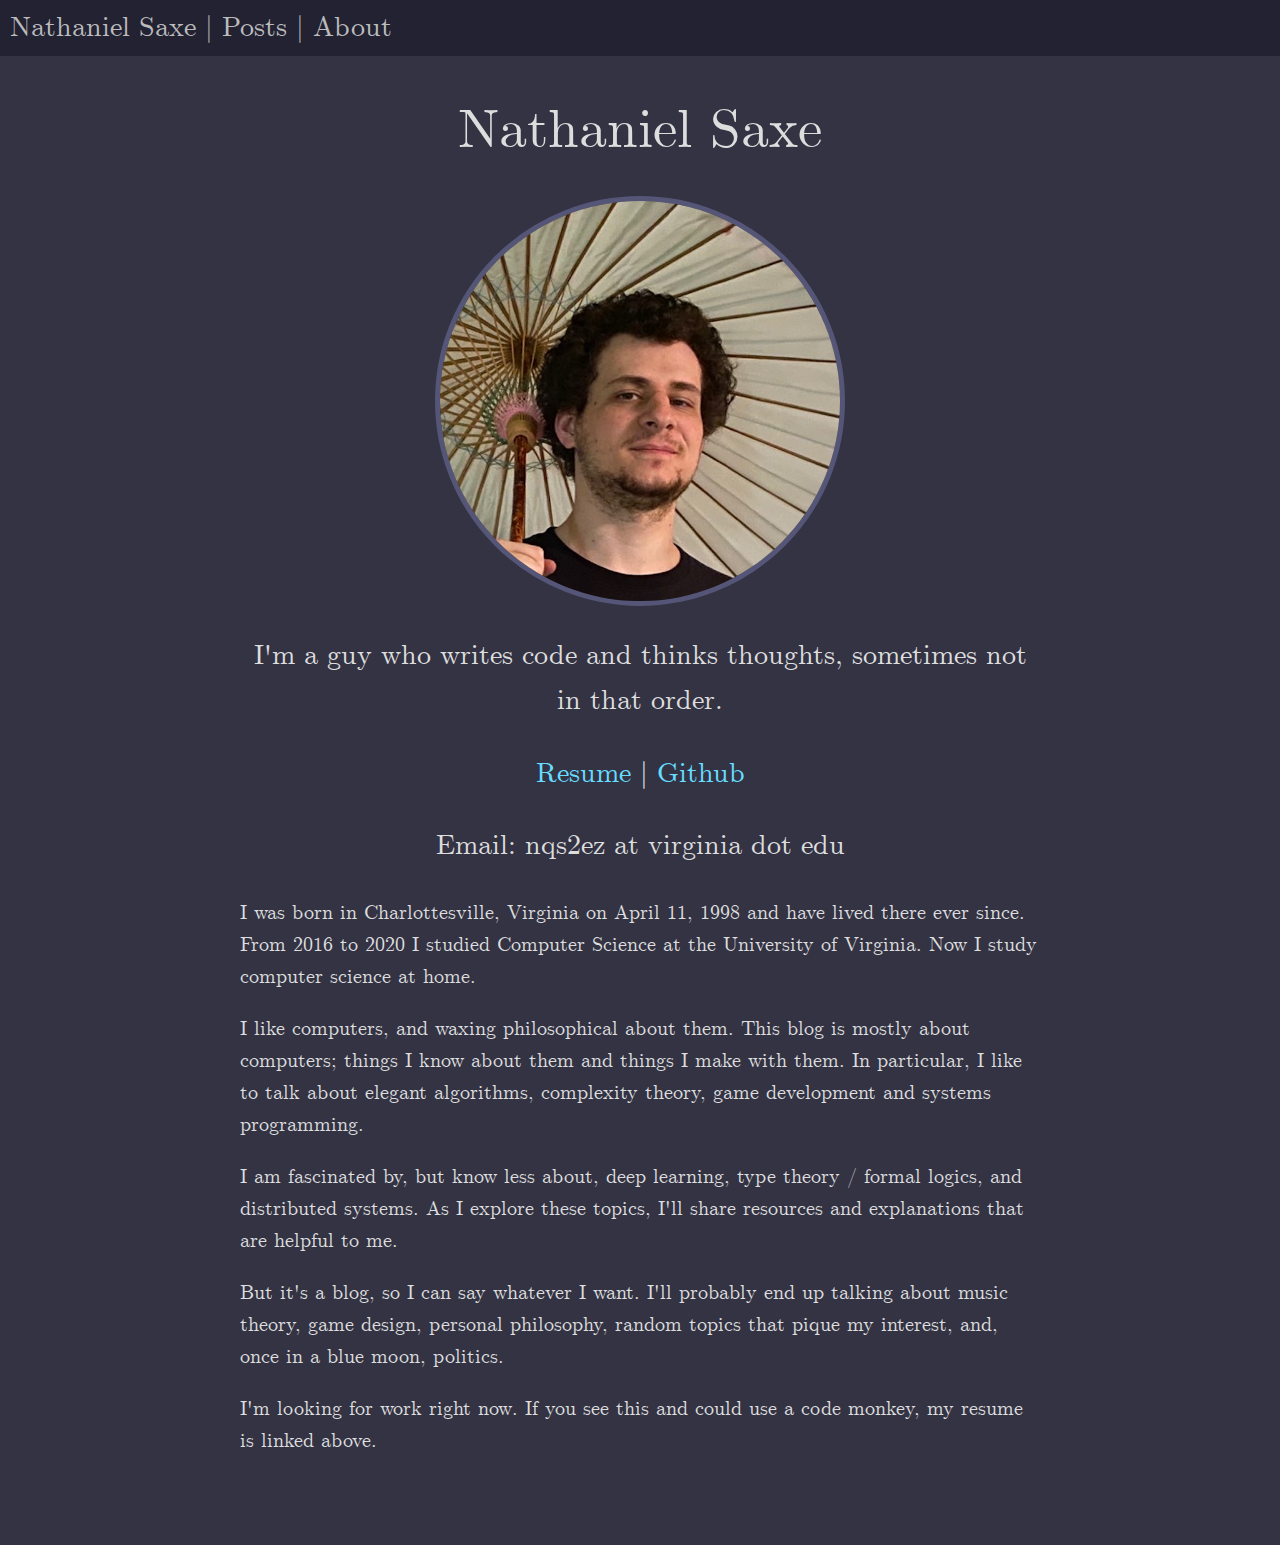
==== about.html @ 7c24949b "first post" ====
<!DOCTYPE HTML>
<html lang="en">

<head>
  <base href="https://direlines.github.io/">
  <meta charset="utf-8"/>
  <title>About | Nathaniel Saxe</title>
  <link rel="stylesheet" type="text/css" href="style.css">
  <link rel="icon" href="img/favicon.png">

  <!-- highlightjs.org -->
  <link rel="stylesheet" href="highlight/styles/atelier-dune-dark.css">
  <script src="highlight/highlight.pack.js"></script>
  <script>hljs.initHighlightingOnLoad();</script>
  <!-- highlightjs.org -->
</head>

<body>
  <div id="navbar">
    <a href="">Nathaniel Saxe</a> |
    <a href="posts.html">Posts</a> | 
    <a href="about.html">About</a>
  </div>
  <div id="content">
<title>About</title>
<div class="title">Nathaniel Saxe</div>
<div class="text" style="font-size: 28px; text-align: center;">
<img src="img/me.png" style="border:5px solid #557; border-radius: 50%;">
<p>
    I'm a guy who writes code and thinks thoughts, sometimes not in that order.
</p>
<p>
    <a href="Resume.pdf">Resume</a> | 
    <a href="https://github.com/DireLines">Github</a>
</p>
<p>Email: nqs2ez at virginia dot edu</p>
</div>
<div class="text" style="font-size: 20px;">
<p>
    I was born in Charlottesville, Virginia on April 11, 1998 and have lived there ever since. From 2016 to 2020 I studied Computer Science at the University of Virginia. Now I study computer science at home.
</p>
<p>
    I like computers, and waxing philosophical about them. This blog is mostly about computers; things I know about them and things I make with them. In particular, I like to talk about elegant algorithms, complexity theory, game development and systems programming.
</p>
<p>
    I am fascinated by, but know less about, deep learning, type theory / formal logics, and distributed systems. As I explore these topics, I'll share resources and explanations that are helpful to me.
</p>
<p>
    But it's a blog, so I can say whatever I want. I'll probably end up talking about music theory, game design, personal philosophy, random topics that pique my interest, and, once in a blue moon, politics.
</p>
<p>
    I'm looking for work right now. If you see this and could use a code monkey, my resume is linked above.
</p>
</div>
  </div>
</body>

</html>
---- style.css ----
/*https://www.fontsquirrel.com/fonts/computer-modern*/
@font-face {
    font-family: CMU Serif;
    src: url(fonts/cmunrm.ttf);
}

/*https://fonts.google.com/specimen/Inconsolata*/
@font-face {
    font-family: Inconsolata;
    src: url(fonts/Inconsolata.ttf);
}

html, body {
    max-width: 100%;
    overflow-x: hidden;
}

body{
    color:#DDD;
    background-color: #334;
    font-family: CMU Serif;
    font-size:18px;
}

#navbar{
    position: absolute;
    top: 0;
    left: 0;
    width: 100%;
    background-color: #223;
    color: #AAA;
    font-size: 28px;
    padding:10px;
    text-align:left;
}
#navbar a:link {
    color: #BBB;
    text-decoration: none;
}
#navbar a:visited {
    color: #BBB;
    text-decoration: none;
}
#navbar a:hover {
    color: #FFF;
    text-decoration: none;
}
#navbar a:active {
    color: #FFF;
    text-decoration: underline;
}

#content{
    margin:50px auto;
    max-width:800px;
    line-height:1.6;
    font-size:18px;
    padding:10px;
}

img {
    display: block;
    margin-left: auto;
    margin-right: auto;
    width: 50%;
}

figcaption{
    padding: 5px;
    font-size: 14px;
    text-align: center;
}

.title{
    font-size: 55px;
    text-align: center;
    padding:20px;
}

.subtitle{
    font-size: 20px;
    font-style: italic;
    text-align: center;
    padding:10px;
}

.date{
    font-size: 20px;
    padding:10px;
}

.text{
    font-size:18px;
    color:#DDD;
    text-align: left;
}

iframe {
    display: block;
    margin-left: auto;
    margin-right: auto;
    width: 50%;
}

blockquote pre{
    font-family: CMU Serif;
    font-style: italic;
}

pre code{
    font-family: Inconsolata;
    font-size: 20px;
    color:#CCC;
    background-color: #223;
    border: 2px solid #557;
    display: block; 
    padding: 20px;
    line-height:1.2
}

a:link {
    color: #6DF;
    text-decoration: none;
}
a:visited {
    color: #C8F;
    text-decoration: none;
}
a:hover {
    color: #FFF;
    text-decoration: none;
}
a:active {
    color: #FFF;
    text-decoration: underline;
}
---- highlight/styles/atelier-dune-dark.css ----
/* Base16 Atelier Dune Dark - Theme */
/* by Bram de Haan (http://atelierbram.github.io/syntax-highlighting/atelier-schemes/dune) */
/* Original Base16 color scheme by Chris Kempson (https://github.com/chriskempson/base16) */

/* Atelier-Dune Comment */
.hljs-comment,
.hljs-quote {
  color: #999580;
}

/* Atelier-Dune Red */
.hljs-variable,
.hljs-template-variable,
.hljs-attribute,
.hljs-tag,
.hljs-name,
.hljs-regexp,
.hljs-link,
.hljs-name,
.hljs-selector-id,
.hljs-selector-class {
  color: #d73737;
}

/* Atelier-Dune Orange */
.hljs-number,
.hljs-meta,
.hljs-built_in,
.hljs-builtin-name,
.hljs-literal,
.hljs-type,
.hljs-params {
  color: #b65611;
}

/* Atelier-Dune Green */
.hljs-string,
.hljs-symbol,
.hljs-bullet {
  color: #60ac39;
}

/* Atelier-Dune Blue */
.hljs-title,
.hljs-section {
  color: #6684e1;
}

/* Atelier-Dune Purple */
.hljs-keyword,
.hljs-selector-tag {
  color: #b854d4;
}

.hljs {
  display: block;
  overflow-x: auto;
  background: #20201d;
  color: #a6a28c;
  padding: 0.5em;
}

.hljs-emphasis {
  font-style: italic;
}

.hljs-strong {
  font-weight: bold;
}
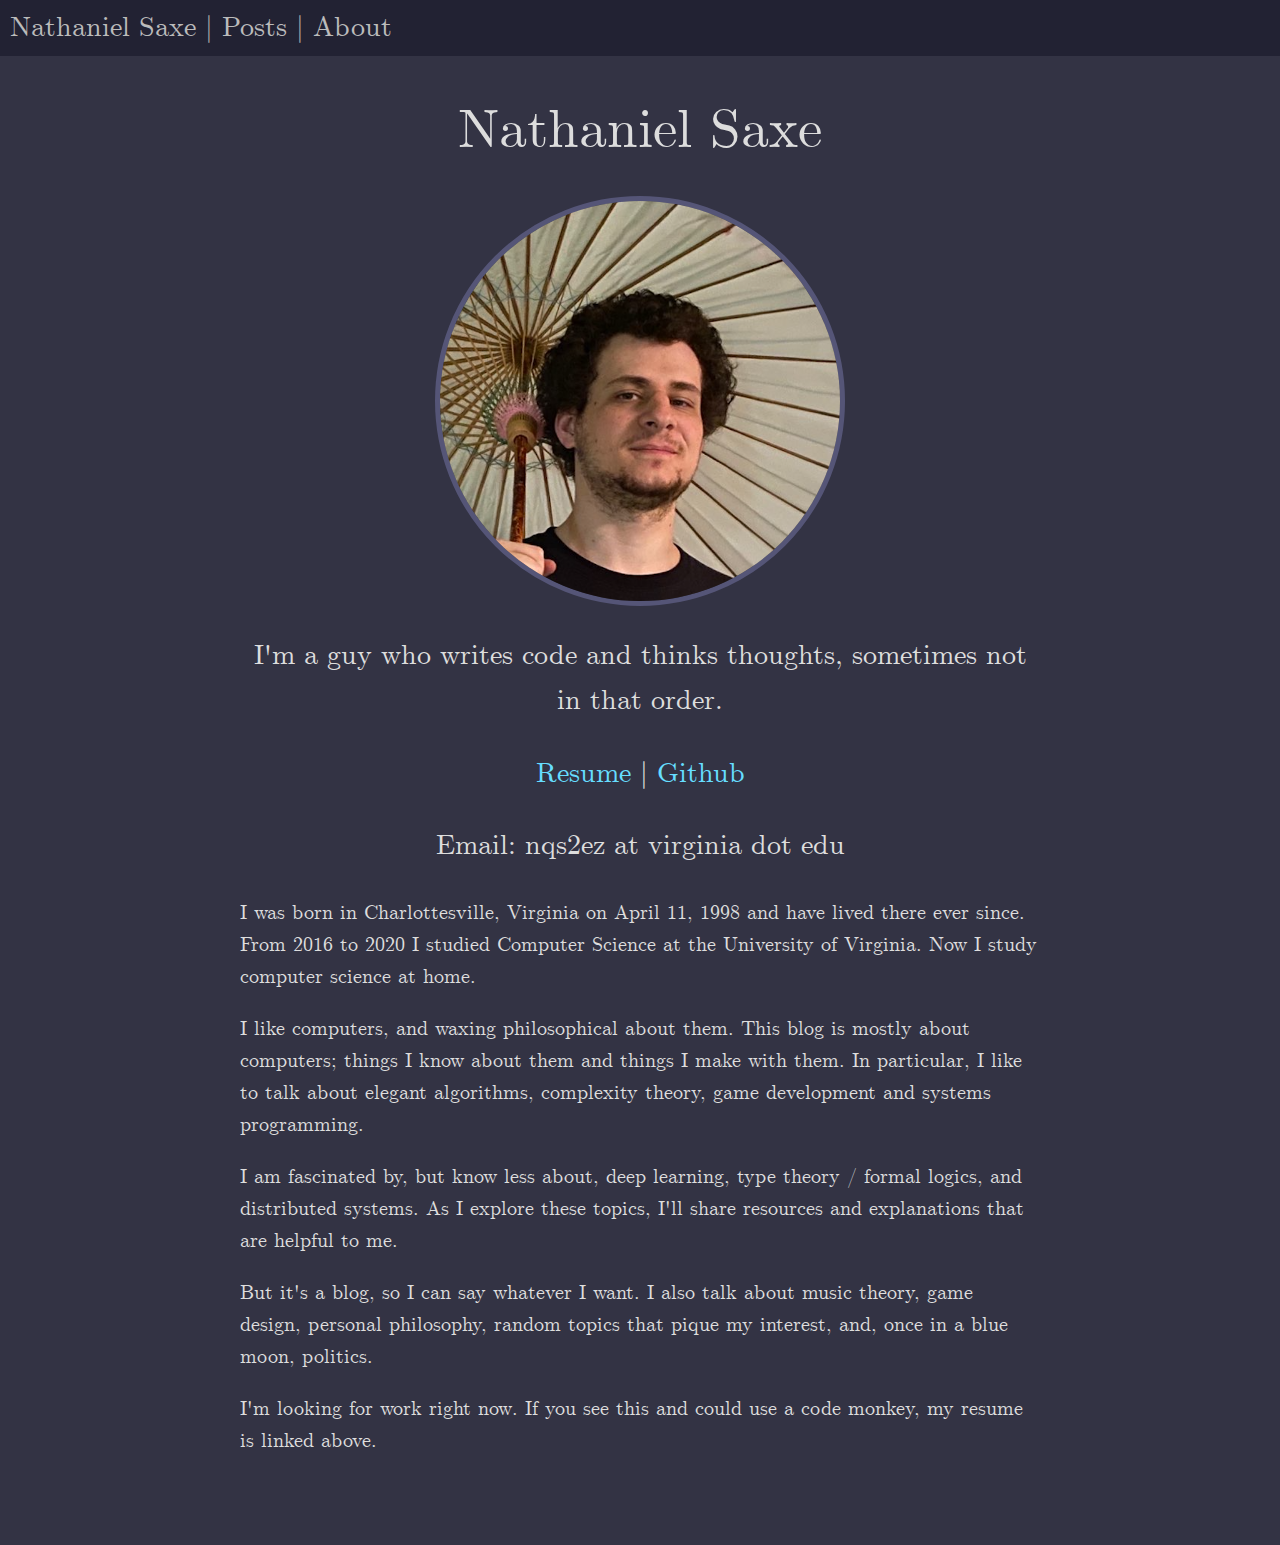
==== commit 719936a7: "style, present tense" ====
--- a/about.html
+++ b/about.html
@@ -46,7 +46,7 @@
     I am fascinated by, but know less about, deep learning, type theory / formal logics, and distributed systems. As I explore these topics, I'll share resources and explanations that are helpful to me.
 </p>
 <p>
-    But it's a blog, so I can say whatever I want. I'll probably end up talking about music theory, game design, personal philosophy, random topics that pique my interest, and, once in a blue moon, politics.
+    But it's a blog, so I can say whatever I want. I also talk about music theory, game design, personal philosophy, random topics that pique my interest, and, once in a blue moon, politics.
 </p>
 <p>
     I'm looking for work right now. If you see this and could use a code monkey, my resume is linked above.
--- a/style.css
+++ b/style.css
@@ -86,7 +86,7 @@
 
 .date{
     font-size: 20px;
-    padding:10px;
+    font-style: bold;
 }
 
 .text{
@@ -99,7 +99,6 @@
     display: block;
     margin-left: auto;
     margin-right: auto;
-    width: 50%;
 }
 
 blockquote pre{
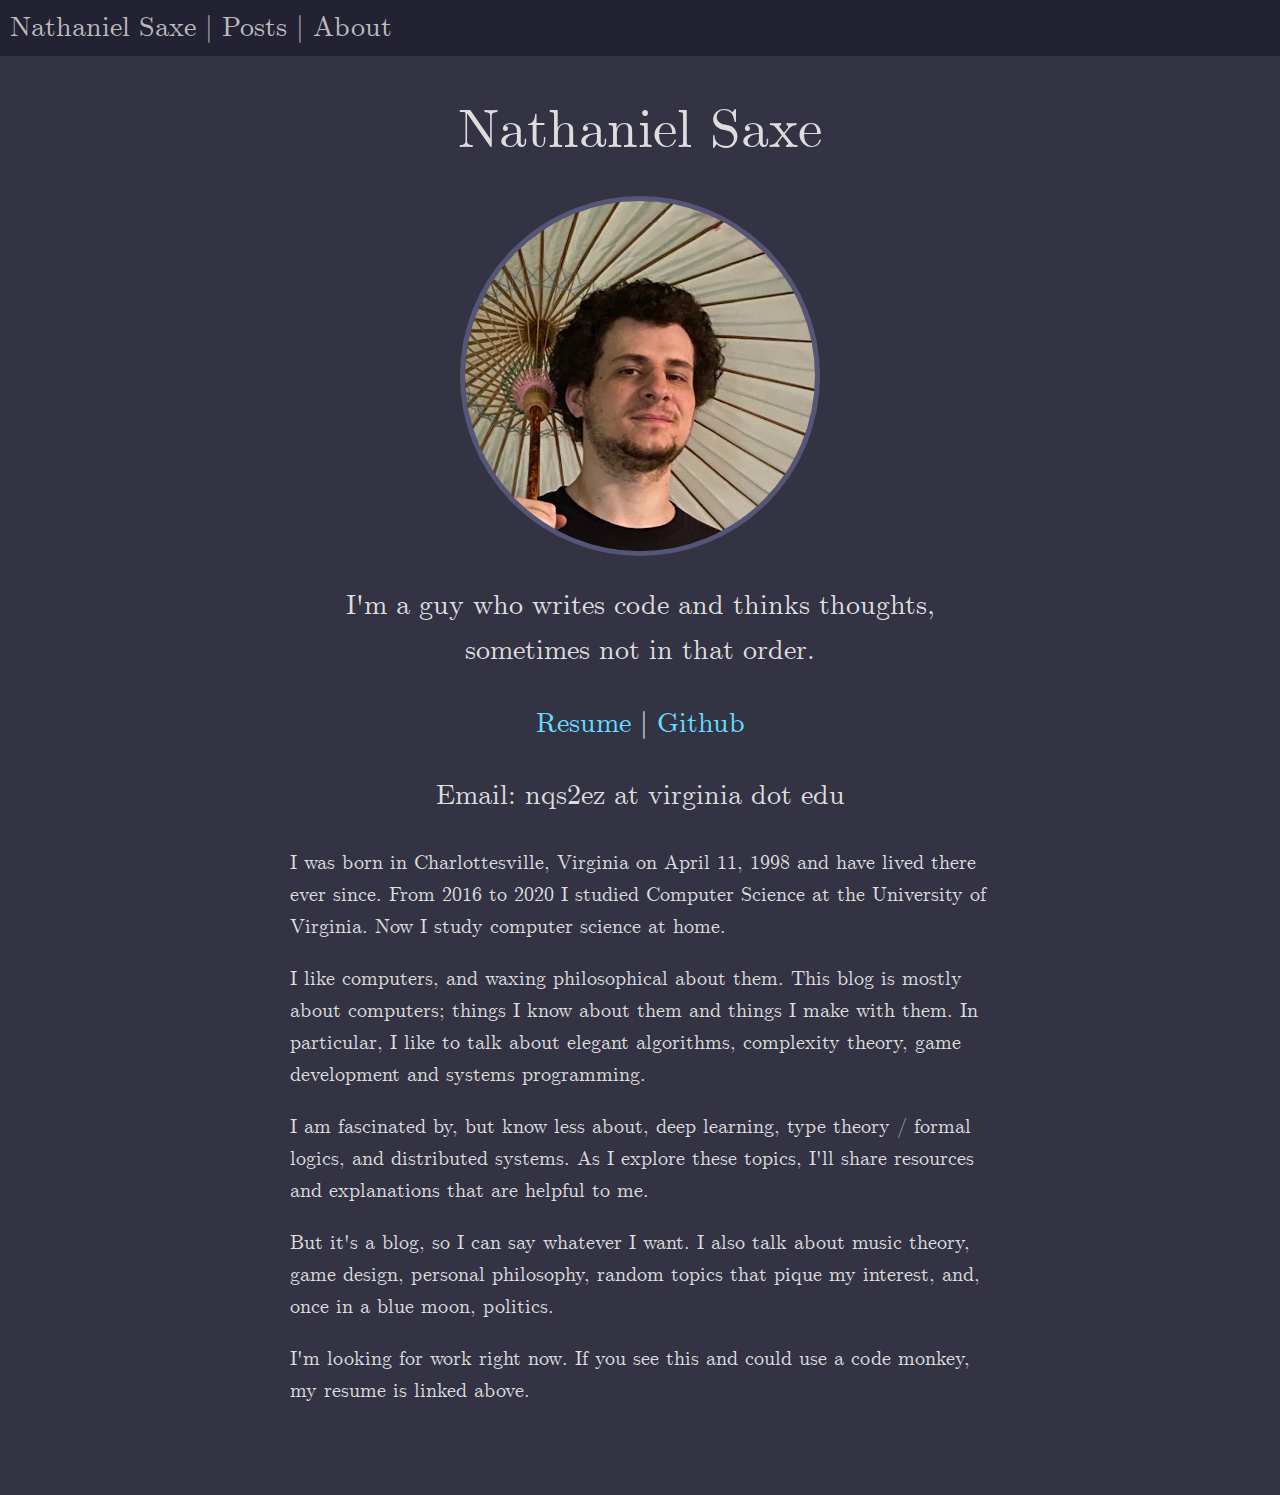
==== commit cf4dce7a: "trying to eliminate mobile horiz scroll" ====
--- a/about.html
+++ b/about.html
@@ -13,6 +13,10 @@
   <script src="highlight/highlight.pack.js"></script>
   <script>hljs.initHighlightingOnLoad();</script>
   <!-- highlightjs.org -->
+
+  <meta name="viewport" content="user-scalable=no, width=device-width, initial-scale=1.0" />
+  <meta name="apple-mobile-web-app-capable" content="yes" />
+
 </head>
 
 <body>
--- a/style.css
+++ b/style.css
@@ -20,6 +20,9 @@
     background-color: #334;
     font-family: CMU Serif;
     font-size:18px;
+    -webkit-box-sizing: border-box;
+    -moz-box-sizing: border-box;
+    box-sizing: border-box;
 }
 
 #navbar{
@@ -52,7 +55,7 @@
 
 #content{
     margin:50px auto;
-    max-width:800px;
+    max-width:700px;
     line-height:1.6;
     font-size:18px;
     padding:10px;
@@ -78,14 +81,14 @@
 }
 
 .subtitle{
-    font-size: 20px;
+    font-size: 22px;
     font-style: italic;
     text-align: center;
     padding:10px;
 }
 
 .date{
-    font-size: 20px;
+    font-size: 22px;
     font-style: bold;
 }
 
@@ -97,8 +100,6 @@
 
 iframe {
     display: block;
-    margin-left: auto;
-    margin-right: auto;
 }
 
 blockquote pre{
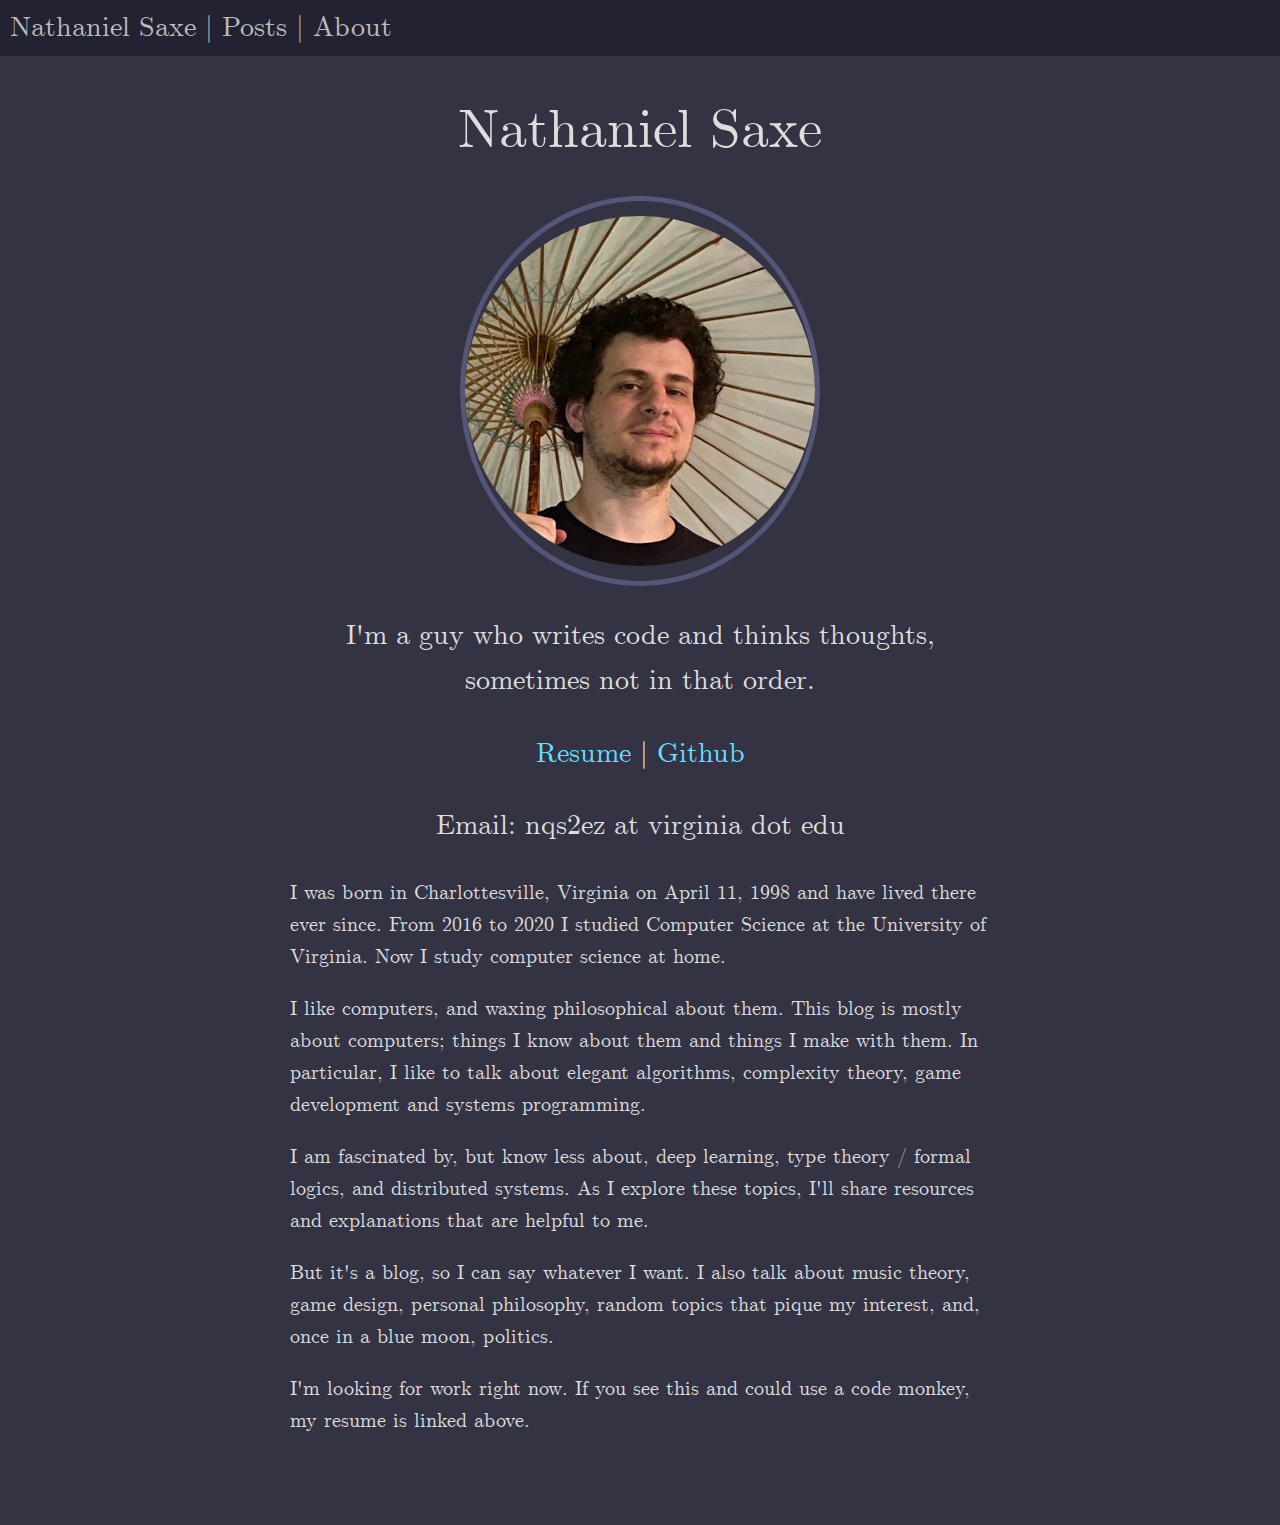
==== commit 1ec63223: "made myself too bigg" ====
--- a/about.html
+++ b/about.html
@@ -13,10 +13,6 @@
   <script src="highlight/highlight.pack.js"></script>
   <script>hljs.initHighlightingOnLoad();</script>
   <!-- highlightjs.org -->
-
-  <meta name="viewport" content="user-scalable=no, width=device-width, initial-scale=1.0" />
-  <meta name="apple-mobile-web-app-capable" content="yes" />
-
 </head>
 
 <body>
@@ -29,7 +25,7 @@
 <title>About</title>
 <div class="title">Nathaniel Saxe</div>
 <div class="text" style="font-size: 28px; text-align: center;">
-<img src="img/me.png" style="border:5px solid #557; border-radius: 50%;">
+<img src="img/me.png" style="border:5px solid #557; border-radius: 50%; width: 50%;">
 <p>
     I'm a guy who writes code and thinks thoughts, sometimes not in that order.
 </p>
--- a/style.css
+++ b/style.css
@@ -20,9 +20,6 @@
     background-color: #334;
     font-family: CMU Serif;
     font-size:18px;
-    -webkit-box-sizing: border-box;
-    -moz-box-sizing: border-box;
-    box-sizing: border-box;
 }
 
 #navbar{
@@ -65,7 +62,9 @@
     display: block;
     margin-left: auto;
     margin-right: auto;
-    width: 50%;
+    padding-top: 15px;
+    padding-bottom: 15px;
+    width: 100%;
 }
 
 figcaption{
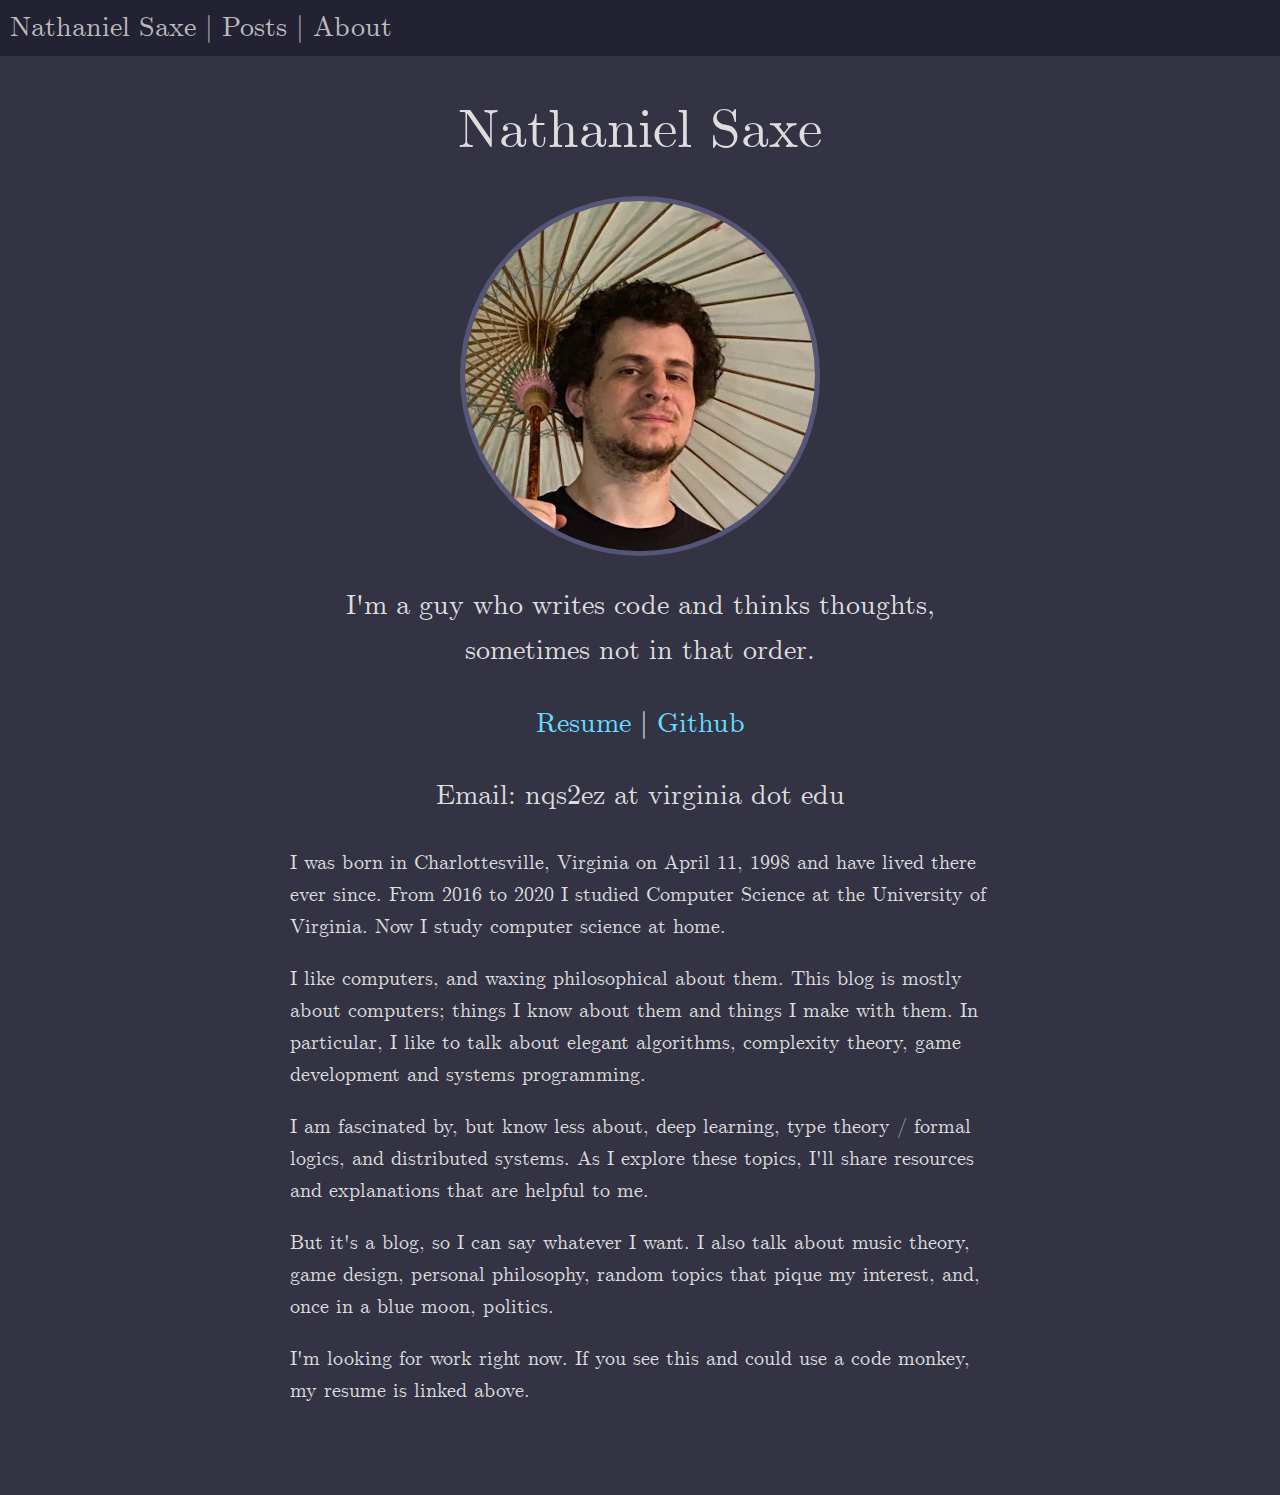
==== commit 74f63183: "css grossness" ====
--- a/about.html
+++ b/about.html
@@ -25,7 +25,7 @@
 <title>About</title>
 <div class="title">Nathaniel Saxe</div>
 <div class="text" style="font-size: 28px; text-align: center;">
-<img src="img/me.png" style="border:5px solid #557; border-radius: 50%; width: 50%;">
+<img src="img/me.png" style="border:5px solid #557; border-radius: 50%; width: 50%; padding: 0px;">
 <p>
     I'm a guy who writes code and thinks thoughts, sometimes not in that order.
 </p>
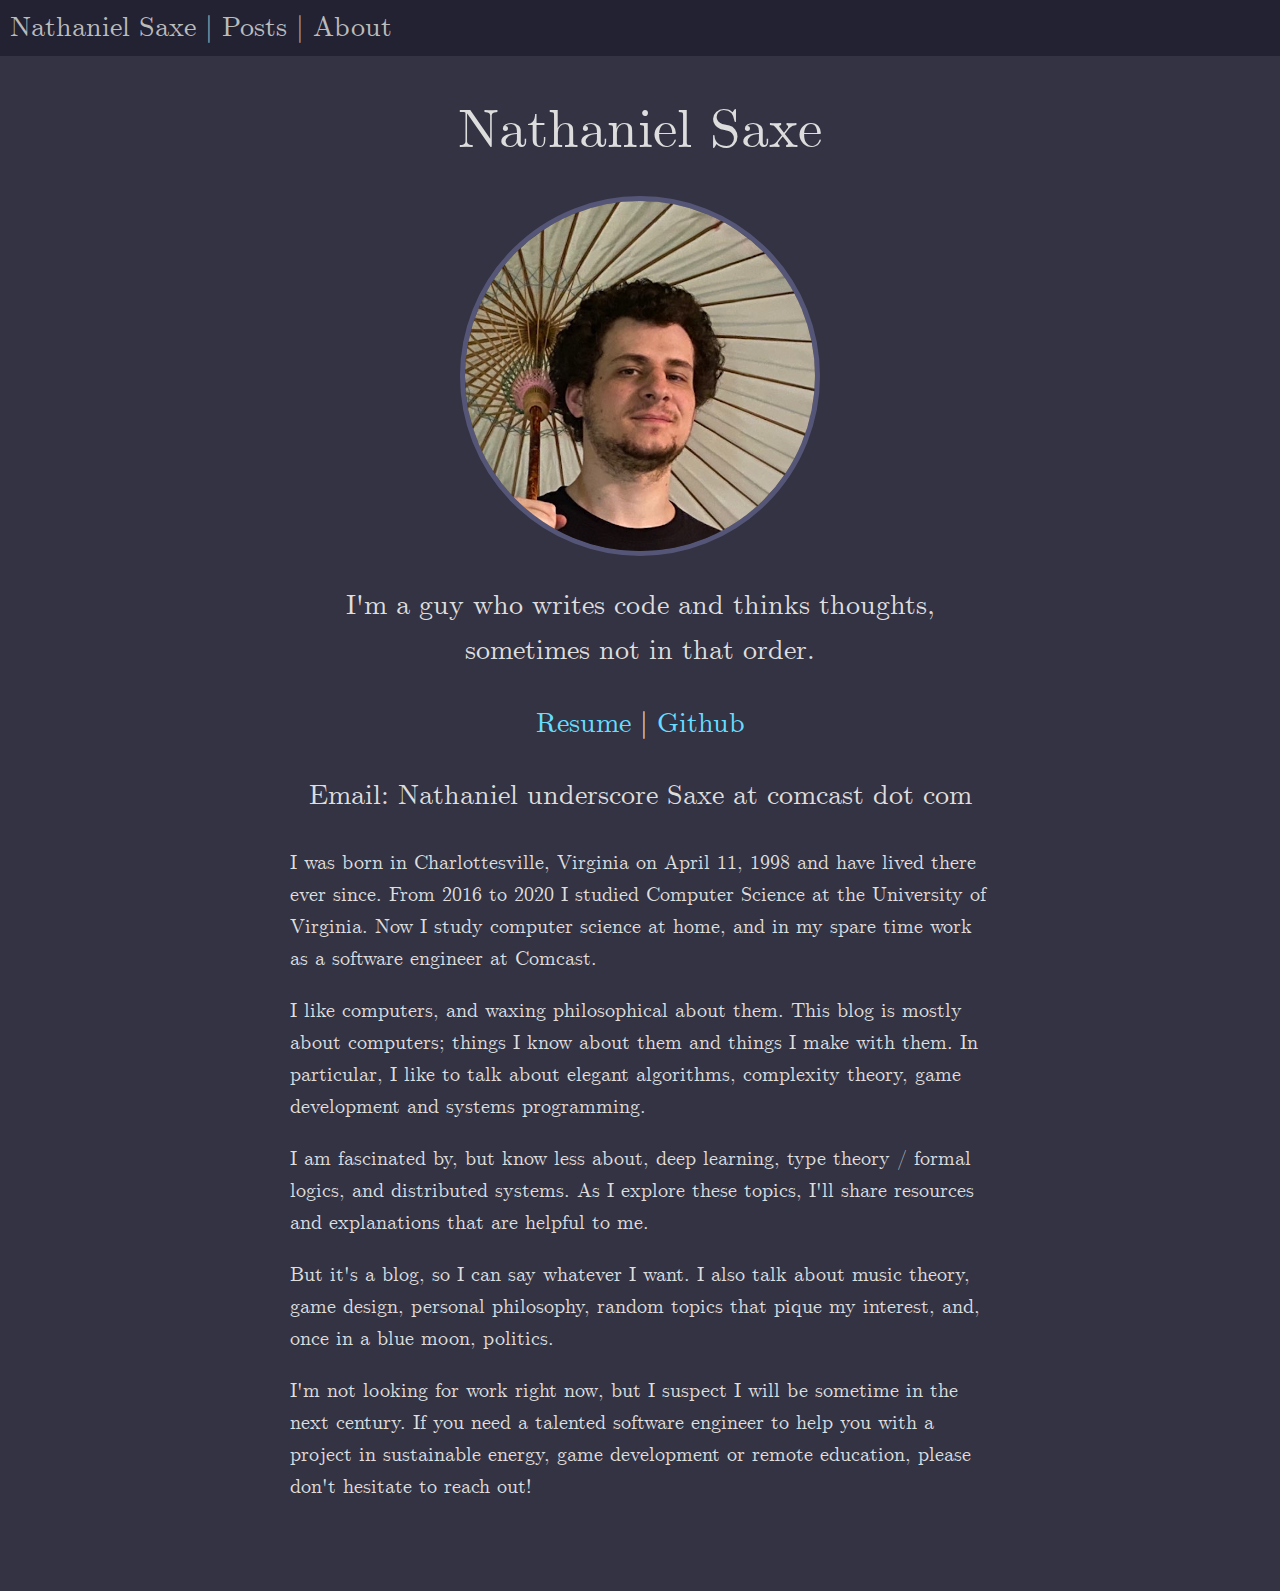
==== commit 121359f8: "I have a job now" ====
--- a/about.html
+++ b/about.html
@@ -27,30 +27,25 @@
 <div class="text" style="font-size: 28px; text-align: center;">
 <img src="img/me.png" style="border:5px solid #557; border-radius: 50%; width: 50%; padding: 0px;">
 <p>
-    I'm a guy who writes code and thinks thoughts, sometimes not in that order.
+I'm a guy who writes code and thinks thoughts, sometimes not in that order.
 </p>
 <p>
     <a href="Resume.pdf">Resume</a> | 
     <a href="https://github.com/DireLines">Github</a>
 </p>
-<p>Email: nqs2ez at virginia dot edu</p>
+<p>Email: Nathaniel underscore Saxe at comcast dot com</p>
 </div>
 <div class="text" style="font-size: 20px;">
-<p>
-    I was born in Charlottesville, Virginia on April 11, 1998 and have lived there ever since. From 2016 to 2020 I studied Computer Science at the University of Virginia. Now I study computer science at home.
-</p>
-<p>
-    I like computers, and waxing philosophical about them. This blog is mostly about computers; things I know about them and things I make with them. In particular, I like to talk about elegant algorithms, complexity theory, game development and systems programming.
-</p>
-<p>
-    I am fascinated by, but know less about, deep learning, type theory / formal logics, and distributed systems. As I explore these topics, I'll share resources and explanations that are helpful to me.
-</p>
-<p>
-    But it's a blog, so I can say whatever I want. I also talk about music theory, game design, personal philosophy, random topics that pique my interest, and, once in a blue moon, politics.
-</p>
-<p>
-    I'm looking for work right now. If you see this and could use a code monkey, my resume is linked above.
-</p>
+I was born in Charlottesville, Virginia on April 11, 1998 and have lived there ever since. From 2016 to 2020 I studied Computer Science at the University of Virginia. Now I study computer science at home, and in my spare time work as a software engineer at Comcast.
+</p><p>
+I like computers, and waxing philosophical about them. This blog is mostly about computers; things I know about them and things I make with them. In particular, I like to talk about elegant algorithms, complexity theory, game development and systems programming.
+</p><p>
+I am fascinated by, but know less about, deep learning, type theory / formal logics, and distributed systems. As I explore these topics, I'll share resources and explanations that are helpful to me.
+</p><p>
+But it's a blog, so I can say whatever I want. I also talk about music theory, game design, personal philosophy, random topics that pique my interest, and, once in a blue moon, politics.
+</p><p>
+I'm not looking for work right now, but I suspect I will be sometime in the next century. If you need a talented software engineer to help you with a project in sustainable energy, game development or remote education, please don't hesitate to reach out!
+</p><p>
 </div>
   </div>
 </body>
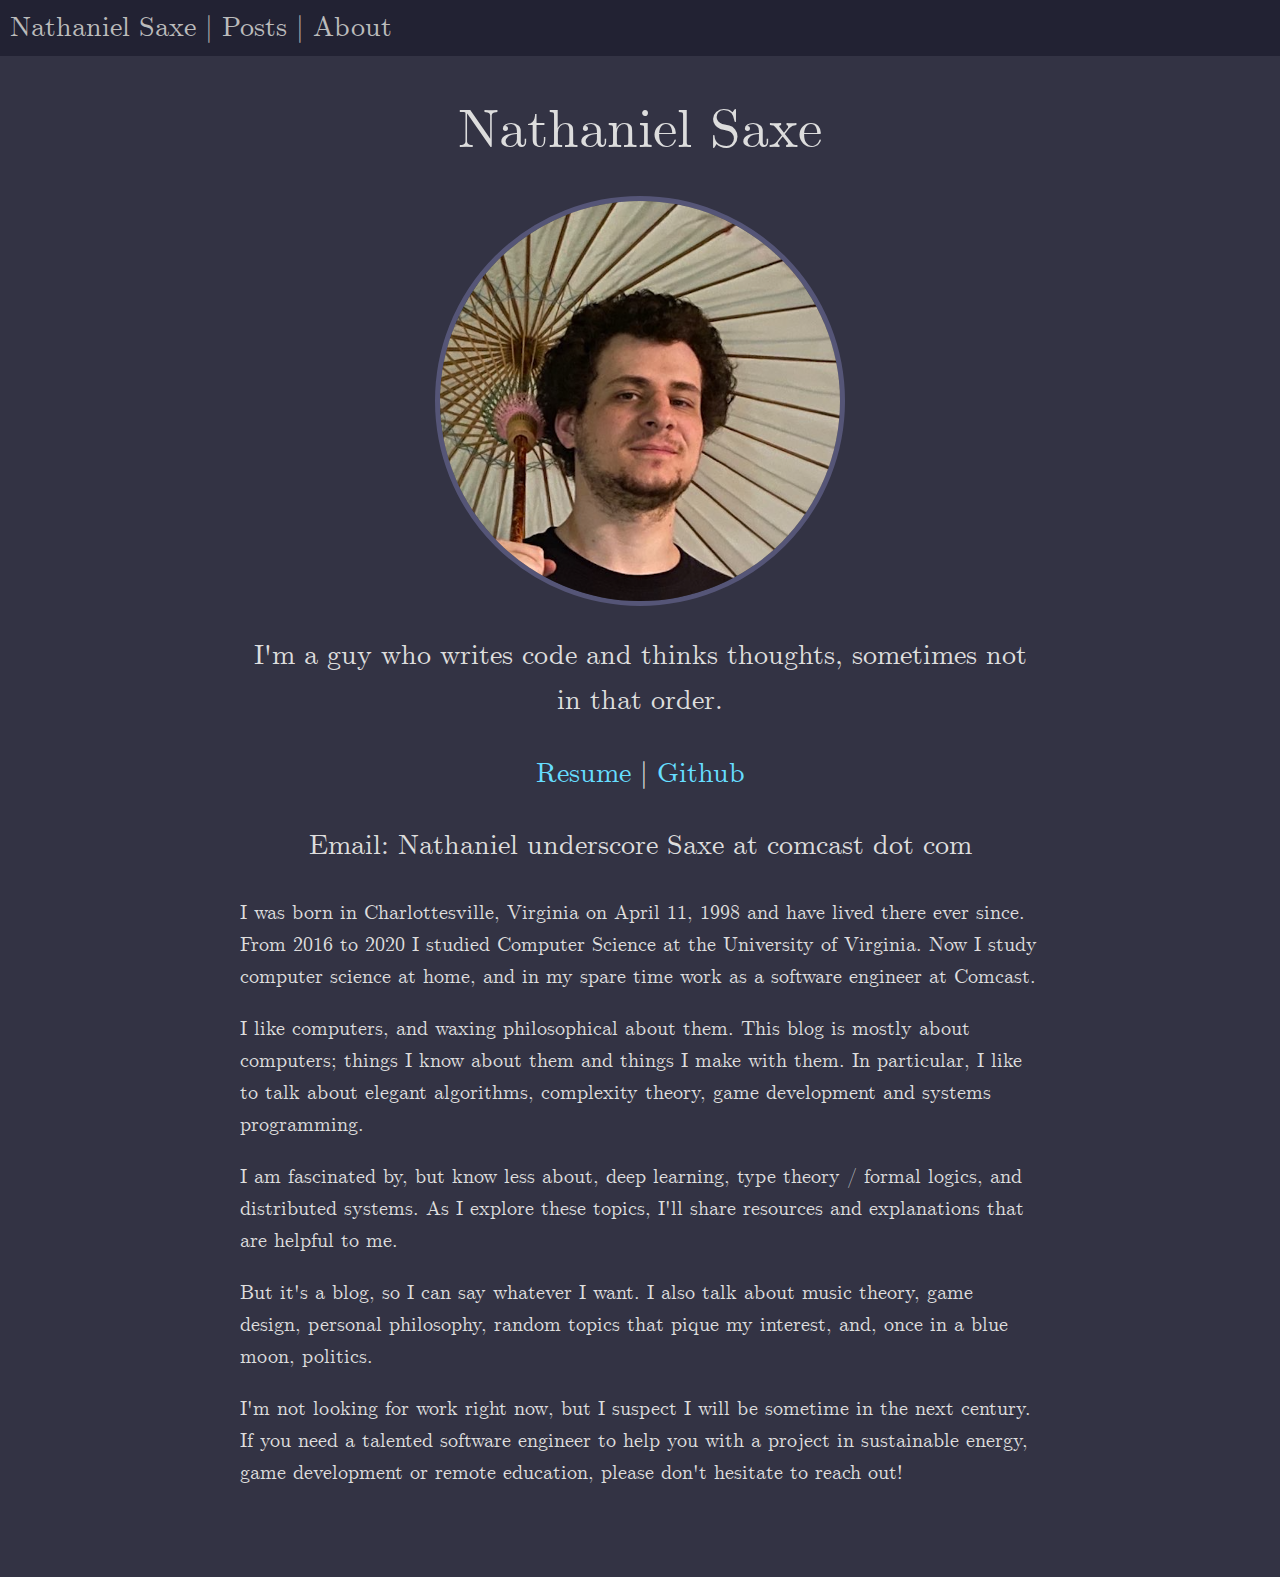
==== commit 35b21b4e: "some formatting" ====
--- a/about.html
+++ b/about.html
@@ -3,7 +3,8 @@
 
 <head>
   <base href="https://direlines.github.io/">
-  <meta charset="utf-8"/>
+  <!-- <base href="file:///Users/nsaxe905/Documents/Code/direlines.github.io/"> -->
+  <meta charset="utf-8" />
   <title>About | Nathaniel Saxe</title>
   <link rel="stylesheet" type="text/css" href="style.css">
   <link rel="icon" href="img/favicon.png">
@@ -18,11 +19,11 @@
 <body>
   <div id="navbar">
     <a href="">Nathaniel Saxe</a> |
-    <a href="posts.html">Posts</a> | 
+    <a href="posts.html">Posts</a> |
     <a href="about.html">About</a>
   </div>
   <div id="content">
-<title>About</title>
+    <title>About</title>
 <div class="title">Nathaniel Saxe</div>
 <div class="text" style="font-size: 28px; text-align: center;">
 <img src="img/me.png" style="border:5px solid #557; border-radius: 50%; width: 50%; padding: 0px;">
@@ -50,4 +51,4 @@
   </div>
 </body>
 
-</html>
+</html>--- a/style.css
+++ b/style.css
@@ -1,135 +1,136 @@
 /*https://www.fontsquirrel.com/fonts/computer-modern*/
 @font-face {
-    font-family: CMU Serif;
-    src: url(fonts/cmunrm.ttf);
+  font-family: CMU Serif;
+  src: url(fonts/cmunrm.ttf);
 }
 
 /*https://fonts.google.com/specimen/Inconsolata*/
 @font-face {
-    font-family: Inconsolata;
-    src: url(fonts/Inconsolata.ttf);
+  font-family: Inconsolata;
+  src: url(fonts/Inconsolata.ttf);
 }
 
-html, body {
-    max-width: 100%;
-    overflow-x: hidden;
+html,
+body {
+  max-width: 100%;
+  overflow-x: hidden;
 }
 
-body{
-    color:#DDD;
-    background-color: #334;
-    font-family: CMU Serif;
-    font-size:18px;
+body {
+  color: #ddd;
+  background-color: #334;
+  font-family: CMU Serif;
+  font-size: 18px;
 }
 
-#navbar{
-    position: absolute;
-    top: 0;
-    left: 0;
-    width: 100%;
-    background-color: #223;
-    color: #AAA;
-    font-size: 28px;
-    padding:10px;
-    text-align:left;
+#navbar {
+  position: absolute;
+  top: 0;
+  left: 0;
+  width: 100%;
+  background-color: #223;
+  color: #aaa;
+  font-size: 28px;
+  padding: 10px;
+  text-align: left;
 }
 #navbar a:link {
-    color: #BBB;
-    text-decoration: none;
+  color: #bbb;
+  text-decoration: none;
 }
 #navbar a:visited {
-    color: #BBB;
-    text-decoration: none;
+  color: #bbb;
+  text-decoration: none;
 }
 #navbar a:hover {
-    color: #FFF;
-    text-decoration: none;
+  color: #fff;
+  text-decoration: none;
 }
 #navbar a:active {
-    color: #FFF;
-    text-decoration: underline;
+  color: #fff;
+  text-decoration: underline;
 }
 
-#content{
-    margin:50px auto;
-    max-width:700px;
-    line-height:1.6;
-    font-size:18px;
-    padding:10px;
+#content {
+  margin: 50px auto;
+  max-width: 800px;
+  line-height: 1.6;
+  font-size: 18px;
+  padding: 10px;
 }
 
 img {
-    display: block;
-    margin-left: auto;
-    margin-right: auto;
-    padding-top: 15px;
-    padding-bottom: 15px;
-    width: 100%;
+  display: block;
+  margin-left: auto;
+  margin-right: auto;
+  padding-top: 15px;
+  padding-bottom: 15px;
+  width: 100%;
 }
 
-figcaption{
-    padding: 5px;
-    font-size: 14px;
-    text-align: center;
+figcaption {
+  padding: 5px;
+  font-size: 14px;
+  text-align: center;
 }
 
-.title{
-    font-size: 55px;
-    text-align: center;
-    padding:20px;
+.title {
+  font-size: 55px;
+  text-align: center;
+  padding: 20px;
 }
 
-.subtitle{
-    font-size: 22px;
-    font-style: italic;
-    text-align: center;
-    padding:10px;
+.subtitle {
+  font-size: 22px;
+  font-style: italic;
+  text-align: center;
+  padding: 10px;
 }
 
-.date{
-    font-size: 22px;
-    font-style: bold;
+.date {
+  font-size: 22px;
+  font-style: bold;
 }
 
-.text{
-    font-size:18px;
-    color:#DDD;
-    text-align: left;
+.text {
+  font-size: 18px;
+  color: #ddd;
+  text-align: left;
 }
 
 iframe {
-    display: block;
+  display: block;
 }
 
-blockquote pre{
-    font-family: CMU Serif;
-    font-style: italic;
+blockquote pre {
+  font-family: CMU Serif;
+  font-style: italic;
 }
 
-pre code{
-    font-family: Inconsolata;
-    font-size: 20px;
-    color:#CCC;
-    background-color: #223;
-    border: 2px solid #557;
-    display: block; 
-    padding: 20px;
-    line-height:1.2
+pre code {
+  font-family: Inconsolata;
+  font-size: 18px;
+  color: #ccc;
+  background-color: #223;
+  border: 2px solid #557;
+  display: block;
+  padding: 20px;
+  line-height: 1.2;
 }
 
 a:link {
-    color: #6DF;
-    text-decoration: none;
+  color: #6df;
+  text-decoration: none;
 }
 a:visited {
-    color: #C8F;
-    text-decoration: none;
+  color: #c8f;
+  text-decoration: none;
 }
 a:hover {
-    color: #FFF;
-    text-decoration: none;
+  color: #fff;
+  text-decoration: none;
 }
 a:active {
-    color: #FFF;
-    text-decoration: underline;
-}+  color: #fff;
+  text-decoration: underline;
+}
